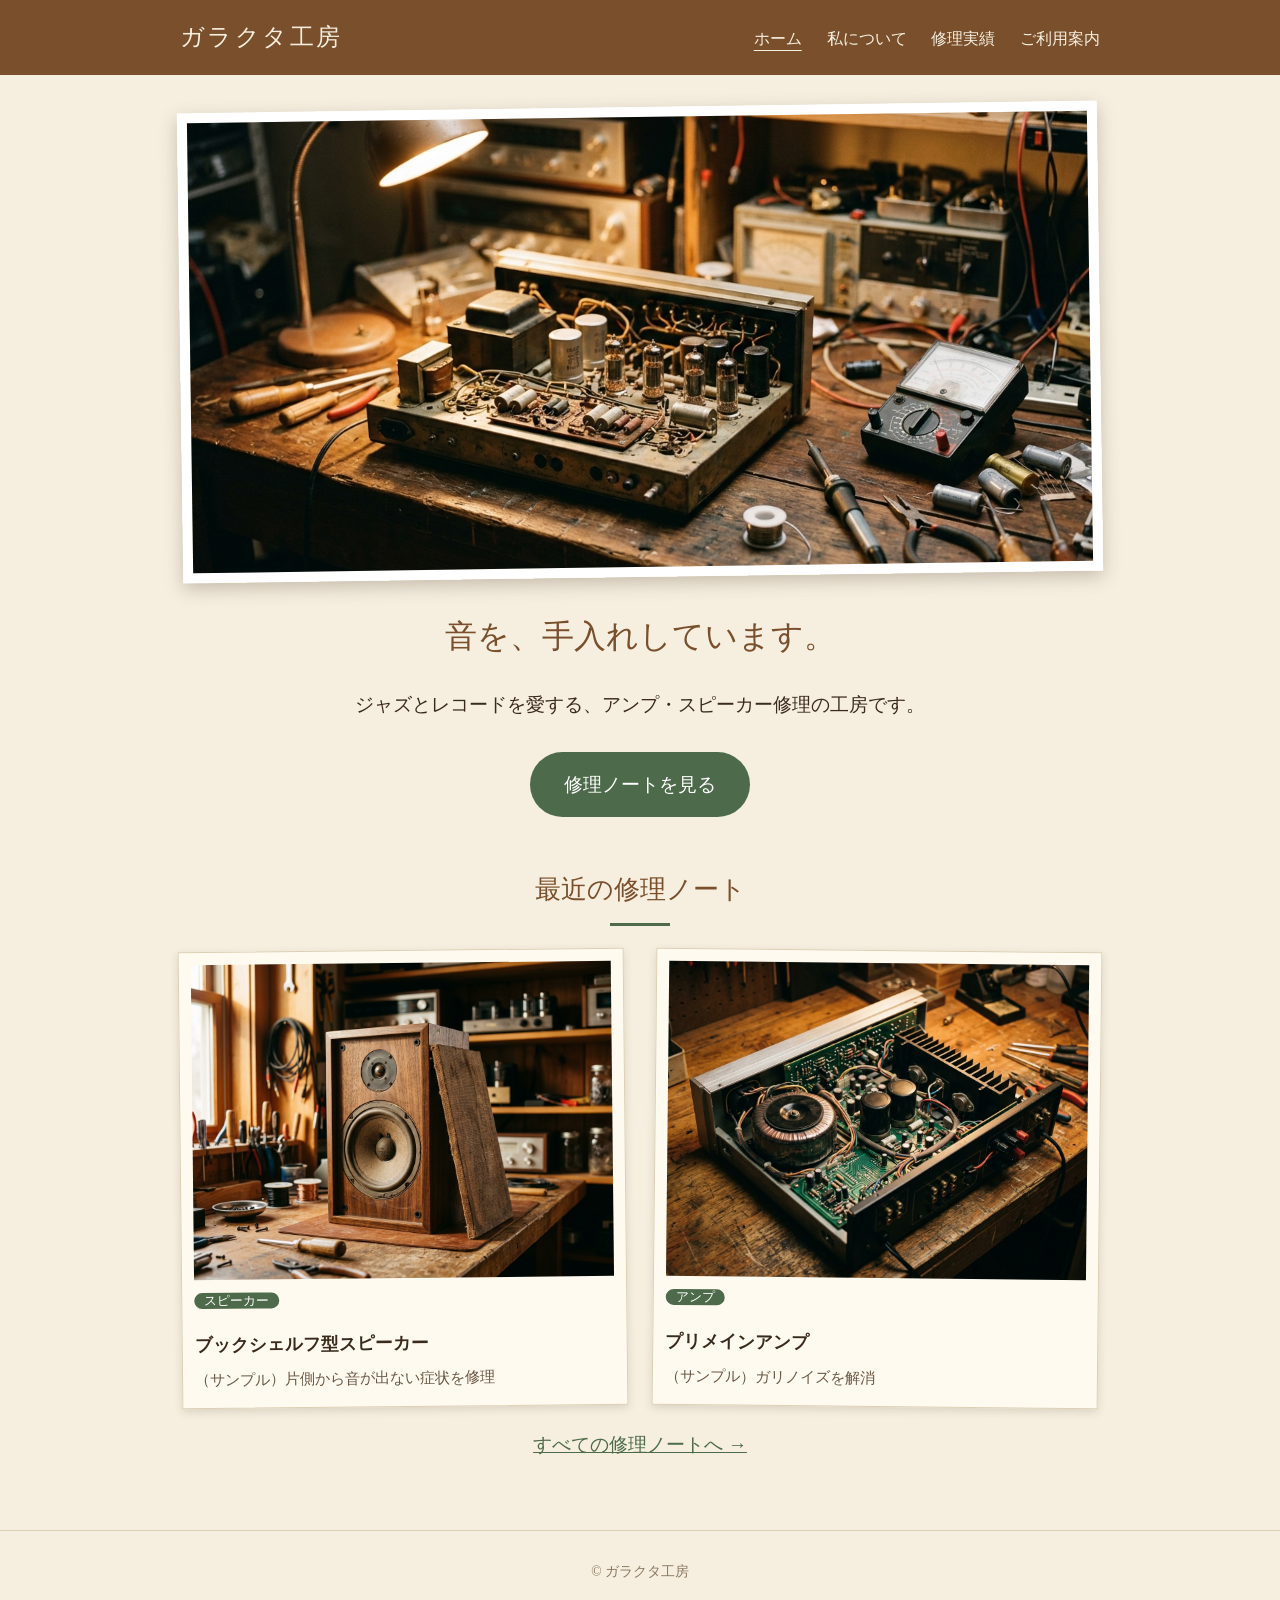
==== index.html @ 6f91c9f9 "Add guide page (replaces contact), friends link frame" ====
<!DOCTYPE html>
<html lang="ja">
<head>
<meta charset="utf-8">
<meta name="viewport" content="width=device-width, initial-scale=1">
<title>ガラクタ工房 | アンプ・スピーカー修理</title>
<meta name="description" content="アンプやスピーカーの修理を個人で手がけています。修理の記録を公開しています。">
<link rel="stylesheet" href="css/style.css">
</head>
<body>
<header class="site"><div class="header-inner">
  <a class="logo" href="index.html">ガラクタ工房</a>
  <nav>
    <a href="index.html" class="current">ホーム</a>
    <a href="about.html">私について</a>
    <a href="works.html">修理実績</a>
    <a href="guide.html">ご利用案内</a>
  </nav>
</div></header>

<div class="hero"><div class="frame"><img src="images/about.jpg" alt="作業机の様子"></div></div>
<div class="lead">
  <h1>音を、手入れしています。</h1>
  <p>ジャズとレコードを愛する、アンプ・スピーカー修理の工房です。</p>
  <a class="btn" href="works.html">修理ノートを見る</a>
</div>

<main>
<section>
  <h2>最近の修理ノート</h2>
  <div class="cards">
    <article class="card">
      <img src="images/repair1.jpg" alt="ブックシェルフ型スピーカー" loading="lazy">
      <span class="tag">スピーカー</span><h3>ブックシェルフ型スピーカー</h3>
      <p>（サンプル）片側から音が出ない症状を修理</p>
    </article>
    <article class="card">
      <img src="images/repair2.jpg" alt="プリメインアンプ" loading="lazy">
      <span class="tag">アンプ</span><h3>プリメインアンプ</h3>
      <p>（サンプル）ガリノイズを解消</p>
    </article>
  </div>
  <p class="center"><a href="works.html">すべての修理ノートへ →</a></p>
</section>

<!-- お仲間リンク：友人知人のHPを載せるときは、この行と、下の「お仲間リンク ここまで」の行を消して、リンクを書き換える（その2行の間が表示されなくなっているだけ）
<section>
  <h2>お仲間の工房・お店</h2>
  <div class="friends">
    <a class="friend" href="https://example.com/" target="_blank" rel="noopener"><b>〇〇さんのHP</b><span>ひとこと紹介</span></a>
    <a class="friend" href="https://example.com/" target="_blank" rel="noopener"><b>△△オーディオ</b><span>ひとこと紹介</span></a>
  </div>
</section>
お仲間リンク ここまで -->
</main>

<footer>&copy; ガラクタ工房</footer>
</body>
</html>
---- css/style.css ----
:root {
  --cream: #f6efe0;
  --wood: #7a4f2b;
  --ink: #3a2a1c;
  --green: #4d6b4a;
  --line: #dccfb4;
  --paper: #fffaf0;
}
* { box-sizing: border-box; }
body {
  margin: 0;
  background: var(--cream);
  color: var(--ink);
  font-family: "Hiragino Mincho ProN", "Yu Mincho", "游明朝", serif;
  font-size: 19px;
  line-height: 1.95;
}
img { max-width: 100%; display: block; }
a { color: var(--green); }

header.site { background: var(--wood); color: var(--cream); }
.header-inner {
  max-width: 960px; margin: 0 auto; padding: 14px 20px;
  display: flex; flex-wrap: wrap; justify-content: space-between; align-items: center; gap: 8px;
}
.logo { font-size: 1.5rem; letter-spacing: .1em; color: var(--cream); text-decoration: none; }
nav a { color: var(--cream); text-decoration: none; margin-left: 20px; font-size: 1rem; }
nav a:hover, nav a.current { text-decoration: underline; text-underline-offset: 6px; }

.hero { max-width: 960px; margin: 32px auto 0; padding: 0 20px; }
.hero .frame { border: 10px solid #fff; box-shadow: 0 6px 18px rgba(60,40,20,.25); transform: rotate(-.8deg); }
.hero img { aspect-ratio: 16/8; object-fit: cover; width: 100%; }
.lead { max-width: 960px; margin: 28px auto 0; padding: 0 20px; text-align: center; }
.lead h1 { font-size: 2rem; margin: 0 0 .3em; color: var(--wood); font-weight: normal; text-wrap: balance; }
.lead p { text-wrap: balance; }

.btn {
  display: inline-block; margin-top: 10px; background: var(--green); color: #fff;
  padding: 14px 34px; border-radius: 40px; text-decoration: none;
}
.btn:hover { background: var(--wood); }

main section, .page { max-width: 960px; margin: 0 auto; padding: 48px 20px; }
h2 { color: var(--wood); font-weight: normal; font-size: 1.6rem; text-align: center; margin: 0 0 24px; }
h2::after { content: ""; display: block; width: 60px; height: 3px; background: var(--green); margin: 8px auto 0; }

.cards { display: grid; grid-template-columns: repeat(auto-fit, minmax(260px, 1fr)); gap: 28px; }
.card { background: var(--paper); border: 1px solid var(--line); padding: 12px 12px 4px; box-shadow: 0 3px 8px rgba(60,40,20,.15); }
.card:nth-child(odd) { transform: rotate(-.6deg); }
.card:nth-child(even) { transform: rotate(.6deg); }
.card img { aspect-ratio: 4/3; object-fit: cover; width: 100%; }
.card h3 { margin: .6em 0 0; font-size: 1.1rem; }
.card p { margin: .2em 0 .6em; font-size: .95rem; color: #6b5844; }
.tag { background: var(--green); color: #fff; font-size: .8rem; padding: 1px 10px; border-radius: 12px; }
.muted { color: #8b7860; font-size: .9rem; }

.about-grid { display: grid; grid-template-columns: 1fr 1fr; gap: 32px; align-items: center; }
.about-grid .frame { border: 10px solid #fff; box-shadow: 0 6px 18px rgba(60,40,20,.25); transform: rotate(.8deg); }
@media (max-width: 700px) {
  body { font-size: 18px; }
  .about-grid { grid-template-columns: 1fr; }
  .header-inner { flex-direction: column; align-items: stretch; gap: 6px; padding: 12px 12px 10px; }
  .logo { text-align: center; font-size: 1.4rem; }
  nav { display: flex; justify-content: space-between; border-top: 1px solid rgba(246,239,224,.3); padding-top: 6px; }
  nav a { margin: 0; flex: 1; text-align: center; font-size: .95rem; white-space: nowrap; padding: 4px 0; }
  .hero { margin-top: 20px; }
  .lead h1 { font-size: 1.5rem; }
}
@media (max-width: 360px) {
  nav a { font-size: .85rem; }
}

.note { background: var(--paper); border-left: 4px solid var(--green); padding: 12px 20px; margin: 24px 0; }
dl.contact { text-align: center; }
dl.contact dt { color: var(--wood); margin-top: 1em; }
dl.contact dd { margin: 0; font-size: 1.4rem; }
.center { text-align: center; }

footer { text-align: center; padding: 28px; color: #8b7860; border-top: 1px solid var(--line); font-size: .85rem; }

/* ご利用案内 */
.steps { list-style: none; counter-reset: step; padding: 0; max-width: 640px; margin: 0 auto; }
.steps li { counter-increment: step; position: relative; padding: 0 0 20px 56px; }
.steps li::before {
  content: counter(step); position: absolute; left: 0; top: 2px;
  width: 38px; height: 38px; border-radius: 50%; background: var(--green); color: #fff;
  text-align: center; line-height: 38px; font-size: 1.1rem;
}
.steps li:not(:last-child)::after {
  content: ""; position: absolute; left: 18px; top: 44px; bottom: 6px; width: 2px; background: var(--line);
}
.steps b, .info b { display: block; color: var(--wood); font-weight: normal; font-size: 1.1rem; }
.info { max-width: 640px; margin: 0 auto; background: var(--paper); border: 1px solid var(--line); padding: 8px 24px; box-shadow: 0 3px 8px rgba(60,40,20,.12); }

/* お仲間リンク（使うときはHTMLのコメントを外す） */
.friends { display: grid; grid-template-columns: repeat(auto-fit, minmax(240px, 1fr)); gap: 20px; }
.friend { display: block; background: var(--paper); border: 1px solid var(--line); padding: 16px 20px; text-decoration: none; color: var(--ink); box-shadow: 0 3px 8px rgba(60,40,20,.12); }
.friend:hover { border-color: var(--green); }
.friend b { display: block; color: var(--wood); font-weight: normal; font-size: 1.1rem; }
.friend span { font-size: .9rem; color: #6b5844; }
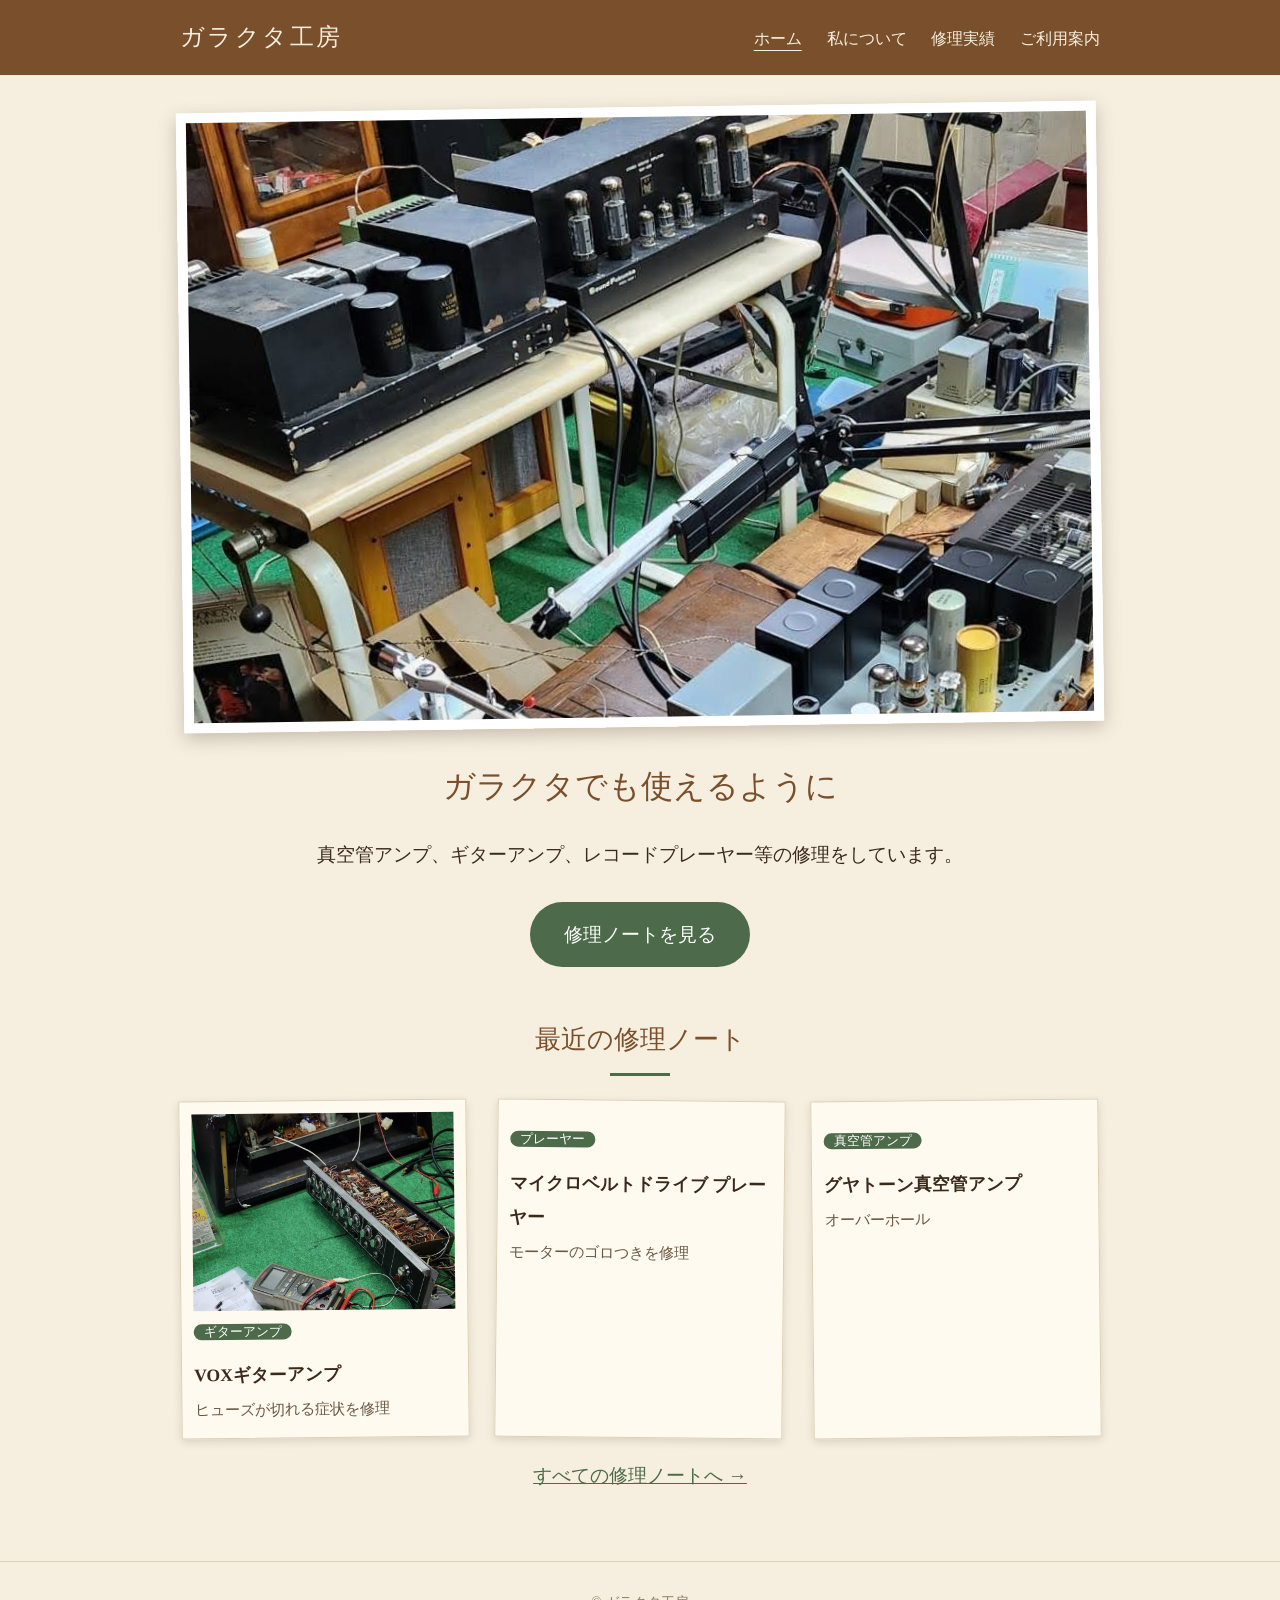
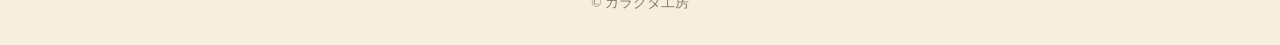
==== commit df924495: "Apply father's answers and real photos" ====
--- a/index.html
+++ b/index.html
@@ -3,8 +3,8 @@
 <head>
 <meta charset="utf-8">
 <meta name="viewport" content="width=device-width, initial-scale=1">
-<title>ガラクタ工房 | アンプ・スピーカー修理</title>
-<meta name="description" content="アンプやスピーカーの修理を個人で手がけています。修理の記録を公開しています。">
+<title>ガラクタ工房 | 真空管アンプ・ギターアンプ・レコードプレーヤーの修理</title>
+<meta name="description" content="真空管アンプ、ギターアンプ、レコードプレーヤーなどの修理を個人で手がけています。修理の記録を公開しています。">
 <link rel="stylesheet" href="css/style.css">
 </head>
 <body>
@@ -18,10 +18,10 @@
   </nav>
 </div></header>
 
-<div class="hero"><div class="frame"><img src="images/about.jpg" alt="作業机の様子"></div></div>
+<div class="hero"><div class="frame"><img src="images/hero.jpg" alt="工房の様子。真空管アンプやレコードプレーヤーが並んでいる"></div></div>
 <div class="lead">
-  <h1>音を、手入れしています。</h1>
-  <p>ジャズとレコードを愛する、アンプ・スピーカー修理の工房です。</p>
+  <h1>ガラクタでも使えるように</h1>
+  <p>真空管アンプ、ギターアンプ、レコードプレーヤー等の修理をしています。</p>
   <a class="btn" href="works.html">修理ノートを見る</a>
 </div>
 
@@ -30,14 +30,17 @@
   <h2>最近の修理ノート</h2>
   <div class="cards">
     <article class="card">
-      <img src="images/repair1.jpg" alt="ブックシェルフ型スピーカー" loading="lazy">
-      <span class="tag">スピーカー</span><h3>ブックシェルフ型スピーカー</h3>
-      <p>（サンプル）片側から音が出ない症状を修理</p>
+      <img src="images/repair1.jpg" alt="修理中のVOXギターアンプ" loading="lazy">
+      <span class="tag">ギターアンプ</span><h3>VOXギターアンプ</h3>
+      <p>ヒューズが切れる症状を修理</p>
     </article>
     <article class="card">
-      <img src="images/repair2.jpg" alt="プリメインアンプ" loading="lazy">
-      <span class="tag">アンプ</span><h3>プリメインアンプ</h3>
-      <p>（サンプル）ガリノイズを解消</p>
+      <span class="tag">プレーヤー</span><h3>マイクロベルトドライブ プレーヤー</h3>
+      <p>モーターのゴロつきを修理</p>
+    </article>
+    <article class="card">
+      <span class="tag">真空管アンプ</span><h3>グヤトーン真空管アンプ</h3>
+      <p>オーバーホール</p>
     </article>
   </div>
   <p class="center"><a href="works.html">すべての修理ノートへ →</a></p>
--- a/css/style.css
+++ b/css/style.css
@@ -29,7 +29,8 @@
 
 .hero { max-width: 960px; margin: 32px auto 0; padding: 0 20px; }
 .hero .frame { border: 10px solid #fff; box-shadow: 0 6px 18px rgba(60,40,20,.25); transform: rotate(-.8deg); }
-.hero img { aspect-ratio: 16/8; object-fit: cover; width: 100%; }
+.hero img { aspect-ratio: 3/2; object-fit: cover; width: 100%; }
+.card:not(:has(img)) { padding-top: 18px; }
 .lead { max-width: 960px; margin: 28px auto 0; padding: 0 20px; text-align: center; }
 .lead h1 { font-size: 2rem; margin: 0 0 .3em; color: var(--wood); font-weight: normal; text-wrap: balance; }
 .lead p { text-wrap: balance; }
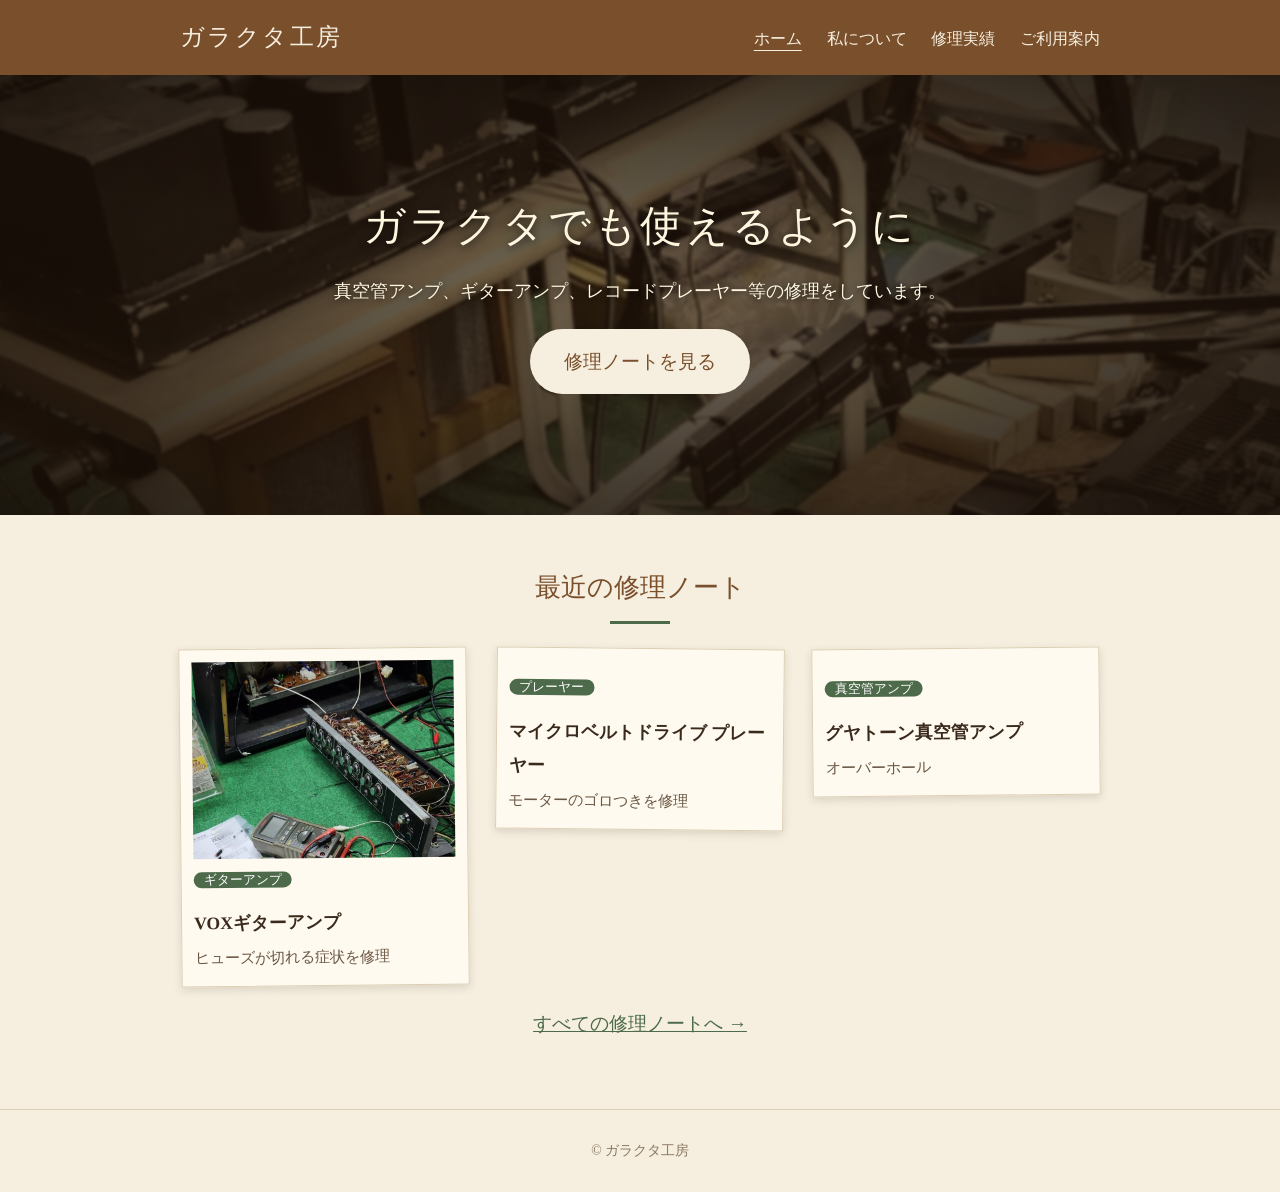
==== commit 613f1283: "Top hero: warm filtered photo with overlaid text; card alignment" ====
--- a/index.html
+++ b/index.html
@@ -18,11 +18,13 @@
   </nav>
 </div></header>
 
-<div class="hero"><div class="frame"><img src="images/hero.jpg" alt="工房の様子。真空管アンプやレコードプレーヤーが並んでいる"></div></div>
-<div class="lead">
-  <h1>ガラクタでも使えるように</h1>
-  <p>真空管アンプ、ギターアンプ、レコードプレーヤー等の修理をしています。</p>
-  <a class="btn" href="works.html">修理ノートを見る</a>
+<div class="hero-photo">
+  <div class="hero-photo-bg" role="img" aria-label="工房の様子。真空管アンプやレコードプレーヤーが並んでいる"></div>
+  <div class="hero-photo-inner">
+    <h1>ガラクタでも使えるように</h1>
+    <p>真空管アンプ、ギターアンプ、レコードプレーヤー等の修理をしています。</p>
+    <a class="btn" href="works.html">修理ノートを見る</a>
+  </div>
 </div>
 
 <main>
--- a/css/style.css
+++ b/css/style.css
@@ -35,6 +35,25 @@
 .lead h1 { font-size: 2rem; margin: 0 0 .3em; color: var(--wood); font-weight: normal; text-wrap: balance; }
 .lead p { text-wrap: balance; }
 
+/* トップの大きな写真：暖色フィルター＋周辺を暗くして、散らかりを目立たなくする */
+.hero-photo { position: relative; overflow: hidden; min-height: 440px; display: flex; align-items: center; justify-content: center; text-align: center; color: #fff6e0; }
+.hero-photo-bg {
+  position: absolute; inset: -12px;
+  background: url("../images/hero.jpg") center/cover;
+  filter: sepia(.55) saturate(1.15) contrast(1.05) brightness(.85) blur(1.5px);
+}
+.hero-photo::after {
+  content: ""; position: absolute; inset: 0;
+  background:
+    radial-gradient(ellipse at center, rgba(30,18,10,.35) 0%, rgba(20,12,6,.88) 100%),
+    rgba(70,40,18,.35);
+}
+.hero-photo-inner { position: relative; z-index: 1; max-width: 760px; padding: 56px 20px; }
+.hero-photo h1 { font-size: 2.6rem; font-weight: normal; letter-spacing: .08em; margin: 0 0 .4em; line-height: 1.5; text-shadow: 0 2px 10px rgba(0,0,0,.7); text-wrap: balance; }
+.hero-photo p { margin: 0 0 .6em; font-size: 1.1rem; text-shadow: 0 1px 6px rgba(0,0,0,.7); text-wrap: balance; }
+.hero-photo .btn { background: #f6efe0; color: var(--wood); }
+.hero-photo .btn:hover { background: var(--green); color: #fff; }
+
 .btn {
   display: inline-block; margin-top: 10px; background: var(--green); color: #fff;
   padding: 14px 34px; border-radius: 40px; text-decoration: none;
@@ -45,7 +64,7 @@
 h2 { color: var(--wood); font-weight: normal; font-size: 1.6rem; text-align: center; margin: 0 0 24px; }
 h2::after { content: ""; display: block; width: 60px; height: 3px; background: var(--green); margin: 8px auto 0; }
 
-.cards { display: grid; grid-template-columns: repeat(auto-fit, minmax(260px, 1fr)); gap: 28px; }
+.cards { display: grid; grid-template-columns: repeat(auto-fit, minmax(260px, 1fr)); gap: 28px; align-items: start; }
 .card { background: var(--paper); border: 1px solid var(--line); padding: 12px 12px 4px; box-shadow: 0 3px 8px rgba(60,40,20,.15); }
 .card:nth-child(odd) { transform: rotate(-.6deg); }
 .card:nth-child(even) { transform: rotate(.6deg); }
@@ -65,6 +84,9 @@
   nav { display: flex; justify-content: space-between; border-top: 1px solid rgba(246,239,224,.3); padding-top: 6px; }
   nav a { margin: 0; flex: 1; text-align: center; font-size: .95rem; white-space: nowrap; padding: 4px 0; }
   .hero { margin-top: 20px; }
+  .hero-photo { min-height: 360px; }
+  .hero-photo h1 { font-size: 1.8rem; }
+  .hero-photo p { font-size: 1rem; }
   .lead h1 { font-size: 1.5rem; }
 }
 @media (max-width: 360px) {
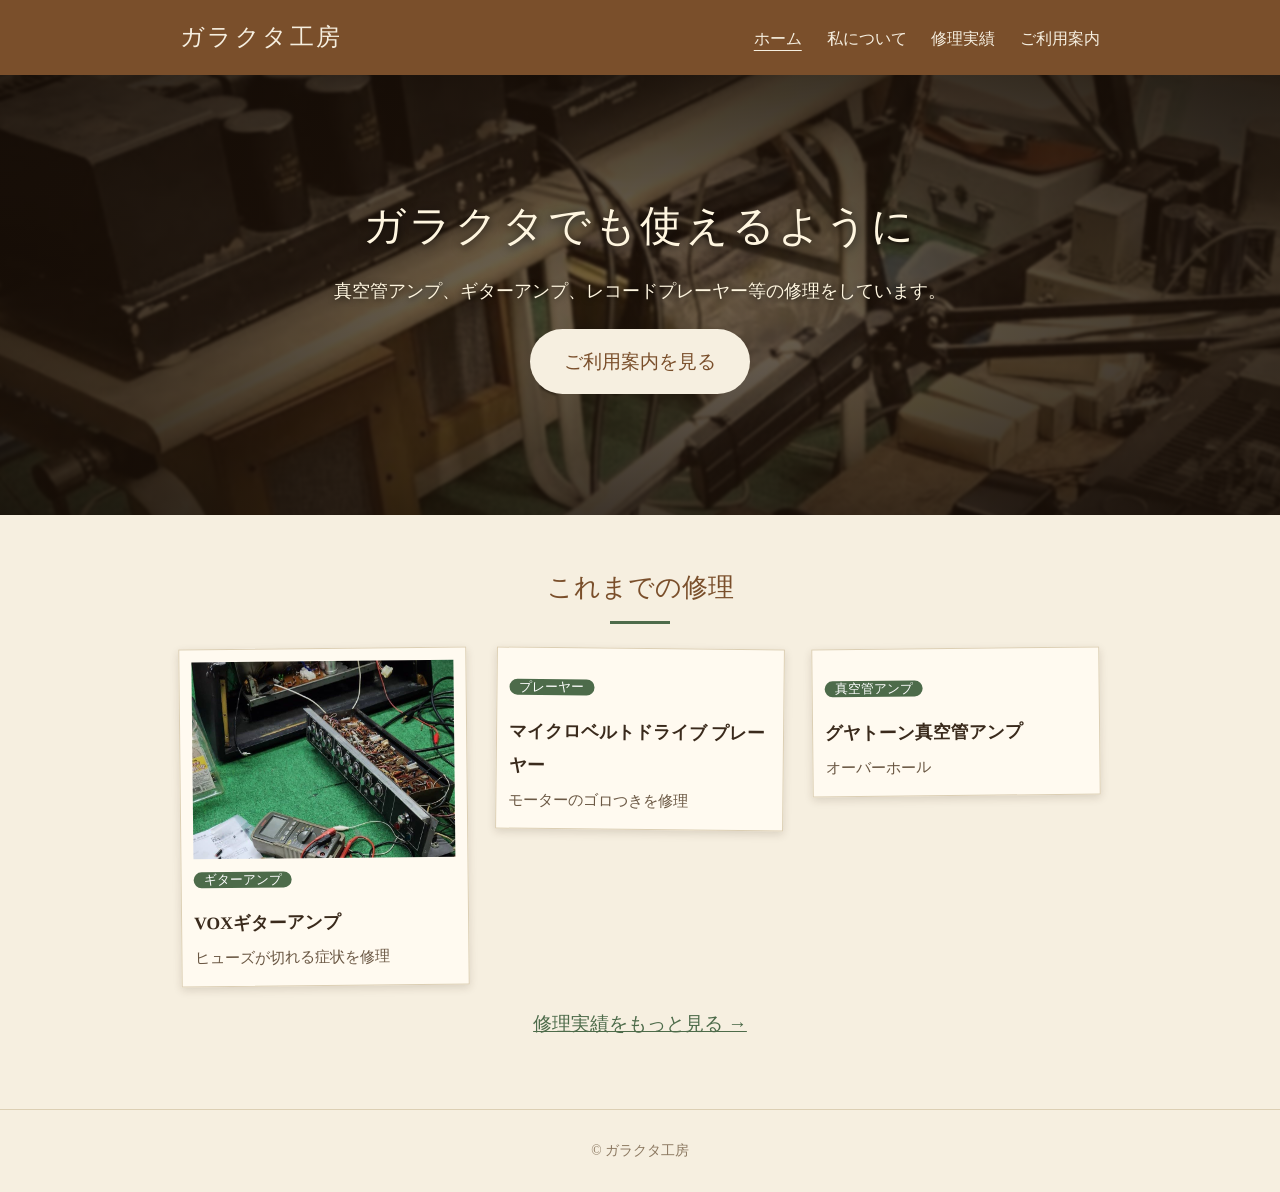
==== commit 00419fcb: "Unify naming to 修理実績; hero button to guide" ====
--- a/index.html
+++ b/index.html
@@ -3,8 +3,20 @@
 <head>
 <meta charset="utf-8">
 <meta name="viewport" content="width=device-width, initial-scale=1">
-<title>ガラクタ工房 | 真空管アンプ・ギターアンプ・レコードプレーヤーの修理</title>
-<meta name="description" content="真空管アンプ、ギターアンプ、レコードプレーヤーなどの修理を個人で手がけています。修理の記録を公開しています。">
+<!-- seo:start -->
+<title>ガラクタ工房 | 真空管アンプ・ギターアンプ・レコードプレーヤーの修理（栃木県高根沢町）</title>
+<meta name="description" content="栃木県塩谷郡高根沢町で、真空管アンプ、ギターアンプ、レコードプレーヤー等の修理を個人で手がけています。自作の真空管アンプも歓迎です。">
+<link rel="canonical" href="https://garakuta-koubou.pages.dev/">
+<meta property="og:type" content="website">
+<meta property="og:site_name" content="ガラクタ工房">
+<meta property="og:locale" content="ja_JP">
+<meta property="og:title" content="ガラクタ工房 | 真空管アンプ・ギターアンプ・レコードプレーヤーの修理（栃木県高根沢町）">
+<meta property="og:description" content="栃木県塩谷郡高根沢町で、真空管アンプ、ギターアンプ、レコードプレーヤー等の修理を個人で手がけています。自作の真空管アンプも歓迎です。">
+<meta property="og:url" content="https://garakuta-koubou.pages.dev/">
+<meta property="og:image" content="https://garakuta-koubou.pages.dev/images/og.jpg">
+<meta name="twitter:card" content="summary_large_image">
+<meta name="google-site-verification" content="gUsSdlnWNrzkKb_AIEddG_UNacDgW2Wt2bs0FE3Iuq8" />
+<!-- seo:end -->
 <link rel="stylesheet" href="css/style.css">
 </head>
 <body>
@@ -23,13 +35,13 @@
   <div class="hero-photo-inner">
     <h1>ガラクタでも使えるように</h1>
     <p>真空管アンプ、ギターアンプ、レコードプレーヤー等の修理をしています。</p>
-    <a class="btn" href="works.html">修理ノートを見る</a>
+    <a class="btn" href="guide.html">ご利用案内を見る</a>
   </div>
 </div>
 
 <main>
 <section>
-  <h2>最近の修理ノート</h2>
+  <h2>これまでの修理</h2>
   <div class="cards">
     <article class="card">
       <img src="images/repair1.jpg" alt="修理中のVOXギターアンプ" loading="lazy">
@@ -45,7 +57,7 @@
       <p>オーバーホール</p>
     </article>
   </div>
-  <p class="center"><a href="works.html">すべての修理ノートへ →</a></p>
+  <p class="center"><a href="works.html">修理実績をもっと見る →</a></p>
 </section>
 
 <!-- お仲間リンク：友人知人のHPを載せるときは、この行と、下の「お仲間リンク ここまで」の行を消して、リンクを書き換える（その2行の間が表示されなくなっているだけ）
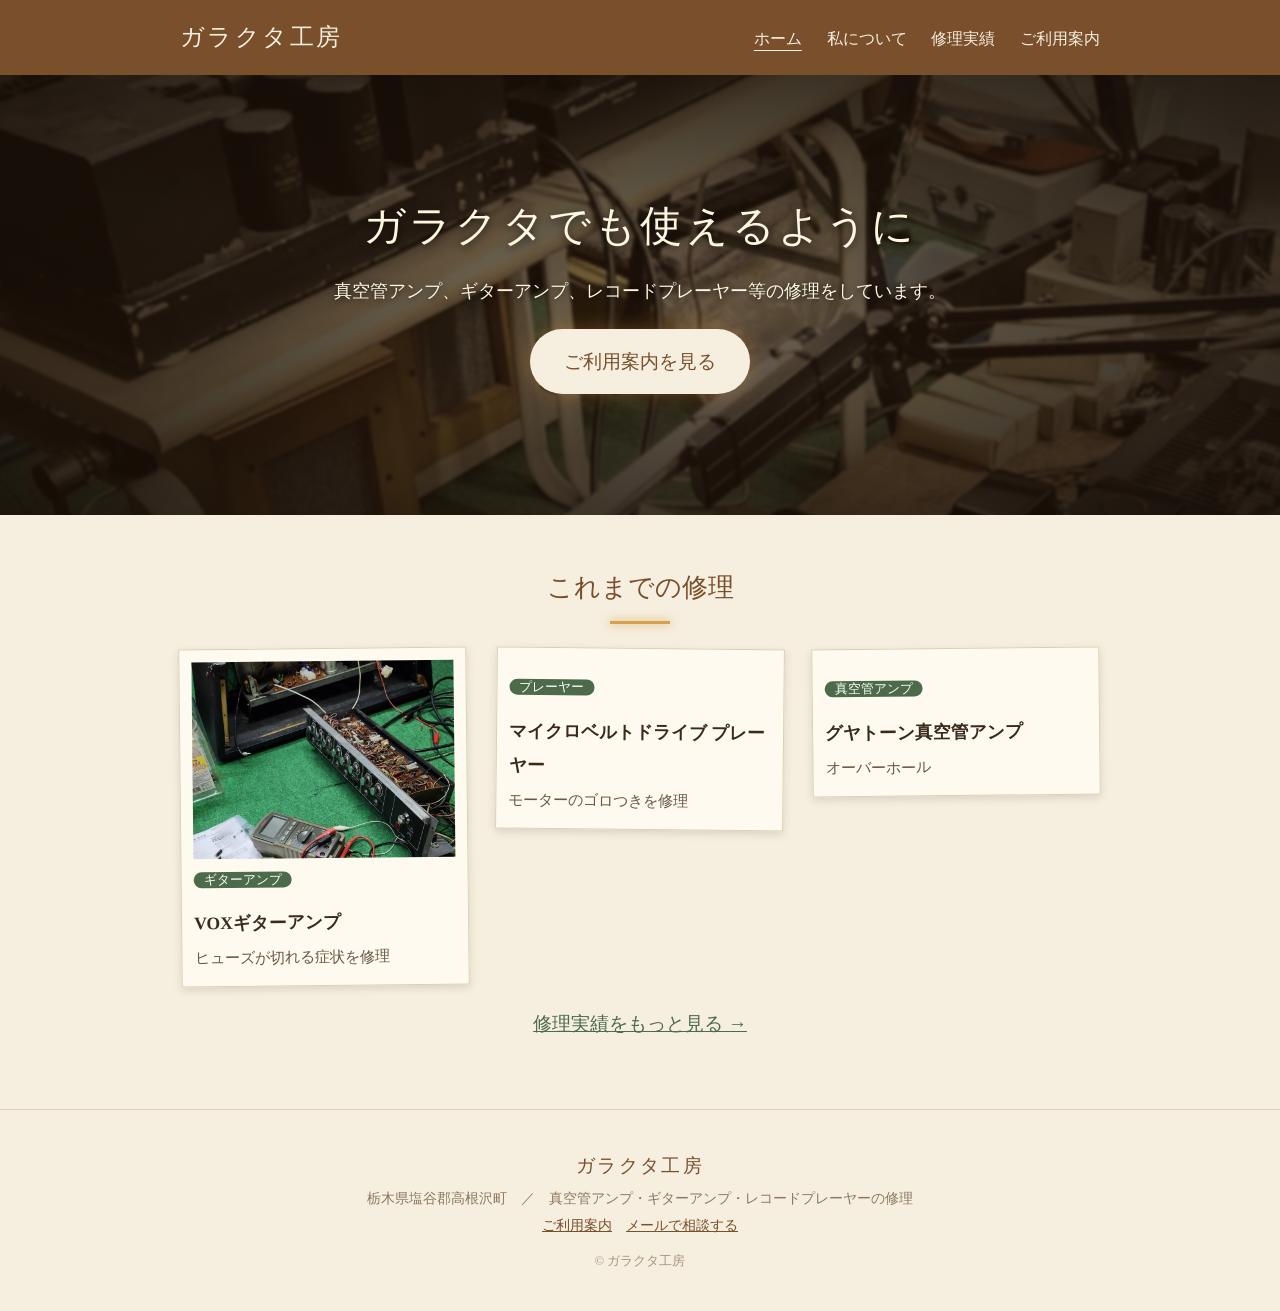
==== commit ec84d8b3: "Polish: favicon, page banners, glow, reveal animation, richer footer" ====
--- a/index.html
+++ b/index.html
@@ -18,6 +18,10 @@
 <meta name="google-site-verification" content="gUsSdlnWNrzkKb_AIEddG_UNacDgW2Wt2bs0FE3Iuq8" />
 <!-- seo:end -->
 <link rel="stylesheet" href="css/style.css">
+<link rel="icon" href="favicon.svg" type="image/svg+xml">
+<link rel="apple-touch-icon" href="apple-touch-icon.png">
+<script>document.documentElement.classList.add('js')</script>
+<script src="js/site.js" defer></script>
 </head>
 <body>
 <header class="site"><div class="header-inner">
@@ -71,6 +75,11 @@
 お仲間リンク ここまで -->
 </main>
 
-<footer>&copy; ガラクタ工房</footer>
+<footer>
+  <p class="foot-name">ガラクタ工房</p>
+  <p>栃木県塩谷郡高根沢町　／　真空管アンプ・ギターアンプ・レコードプレーヤーの修理</p>
+  <p><a href="guide.html">ご利用案内</a>　<a href="mailto:hal123456jp@yahoo.co.jp">メールで相談する</a></p>
+  <p class="foot-copy">&copy; ガラクタ工房</p>
+</footer>
 </body>
 </html>
--- a/css/style.css
+++ b/css/style.css
@@ -121,3 +121,44 @@
 .friend:hover { border-color: var(--green); }
 .friend b { display: block; color: var(--wood); font-weight: normal; font-size: 1.1rem; }
 .friend span { font-size: .9rem; color: #6b5844; }
+
+/* ===== 仕上げ（灯り・写真の帯・ふわっと表示・フッター） ===== */
+:root { --amber: #d4a24c; }
+
+/* 各ページ上部の写真の帯（暖色フィルター＋周辺を暗く） */
+.page-banner { position: relative; height: 170px; overflow: hidden; background: #2a1a0e; }
+.page-banner img { position: absolute; inset: -8px; width: calc(100% + 16px); height: calc(100% + 16px); object-fit: cover; filter: sepia(.55) saturate(1.1) contrast(1.05) brightness(.75) blur(1px); }
+.page-banner::after {
+  content: ""; position: absolute; inset: 0;
+  background: linear-gradient(to bottom, rgba(30,18,10,.15), rgba(246,239,224,0) 55%, var(--cream) 100%),
+              radial-gradient(ellipse at center, rgba(30,18,10,.1), rgba(20,12,6,.6) 100%);
+}
+.page-banner + .page { padding-top: 28px; }
+
+/* 見出しの下線：真空管の灯りのような、ほのかな光 */
+h2::after { background: var(--amber); box-shadow: 0 0 10px 1px rgba(212,162,76,.6); }
+
+/* ボタン：灯りが点るように */
+.btn { transition: background .25s, box-shadow .25s, transform .25s; box-shadow: 0 0 0 rgba(212,162,76,0); }
+.btn:hover { box-shadow: 0 0 22px 2px rgba(212,162,76,.55); transform: translateY(-1px); }
+.hero-photo .btn { box-shadow: 0 0 20px rgba(255,170,70,.3); }
+.hero-photo .btn:hover { box-shadow: 0 0 28px 4px rgba(255,170,70,.6); }
+
+/* カード：近づくと少し浮く */
+.card { transition: transform .3s, box-shadow .3s; }
+.card:hover { transform: rotate(0deg) translateY(-4px); box-shadow: 0 10px 22px rgba(60,40,20,.28); }
+
+/* ふわっと表示（JavaScriptが使えるときだけ） */
+.js .reveal { opacity: 0; translate: 0 16px; transition: opacity .7s ease, translate .7s ease; }
+.js .reveal.in { opacity: 1; translate: 0 0; }
+@media (prefers-reduced-motion: reduce) {
+  .js .reveal { opacity: 1; translate: 0 0; transition: none; }
+  .btn, .card { transition: none; }
+}
+
+/* フッター */
+footer { padding: 36px 20px; line-height: 1.9; }
+footer p { margin: .1em 0; }
+footer a { color: var(--wood); }
+footer .foot-name { font-size: 1.2rem; letter-spacing: .12em; color: var(--wood); }
+footer .foot-copy { margin-top: .8em; font-size: .8rem; color: #a8957b; }
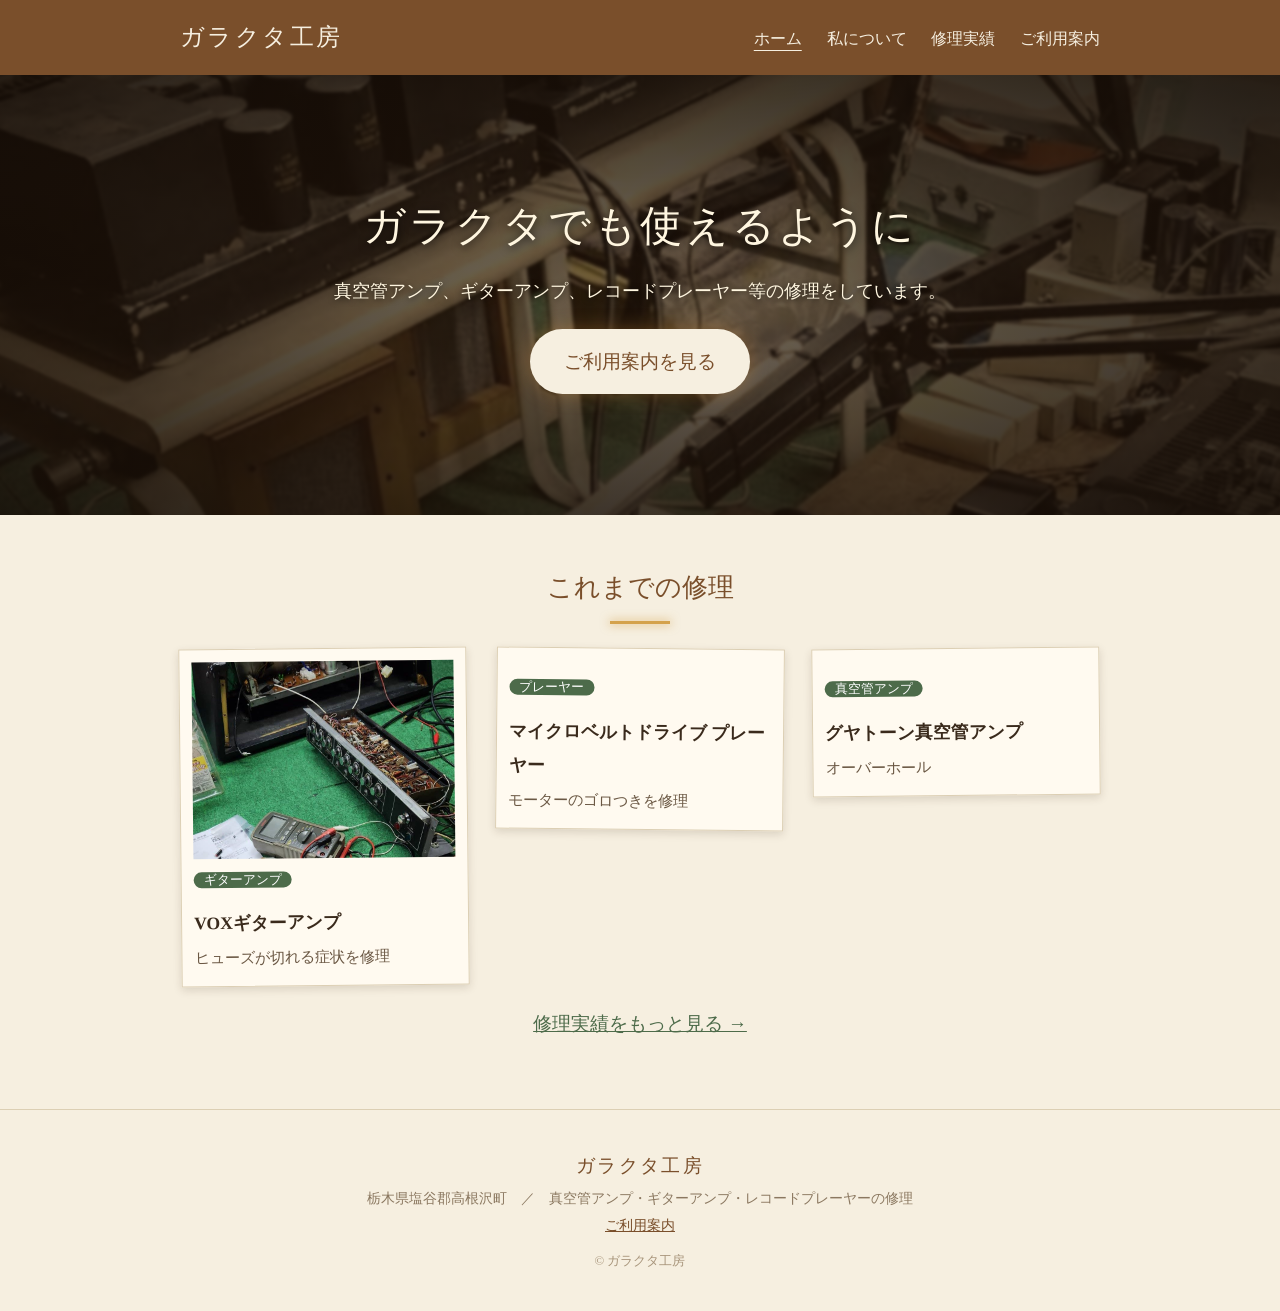
==== commit ffbc4105: "Footer: remove direct email link, keep guide link" ====
--- a/index.html
+++ b/index.html
@@ -78,7 +78,7 @@
 <footer>
   <p class="foot-name">ガラクタ工房</p>
   <p>栃木県塩谷郡高根沢町　／　真空管アンプ・ギターアンプ・レコードプレーヤーの修理</p>
-  <p><a href="guide.html">ご利用案内</a>　<a href="mailto:hal123456jp@yahoo.co.jp">メールで相談する</a></p>
+  <p><a href="guide.html">ご利用案内</a></p>
   <p class="foot-copy">&copy; ガラクタ工房</p>
 </footer>
 </body>
